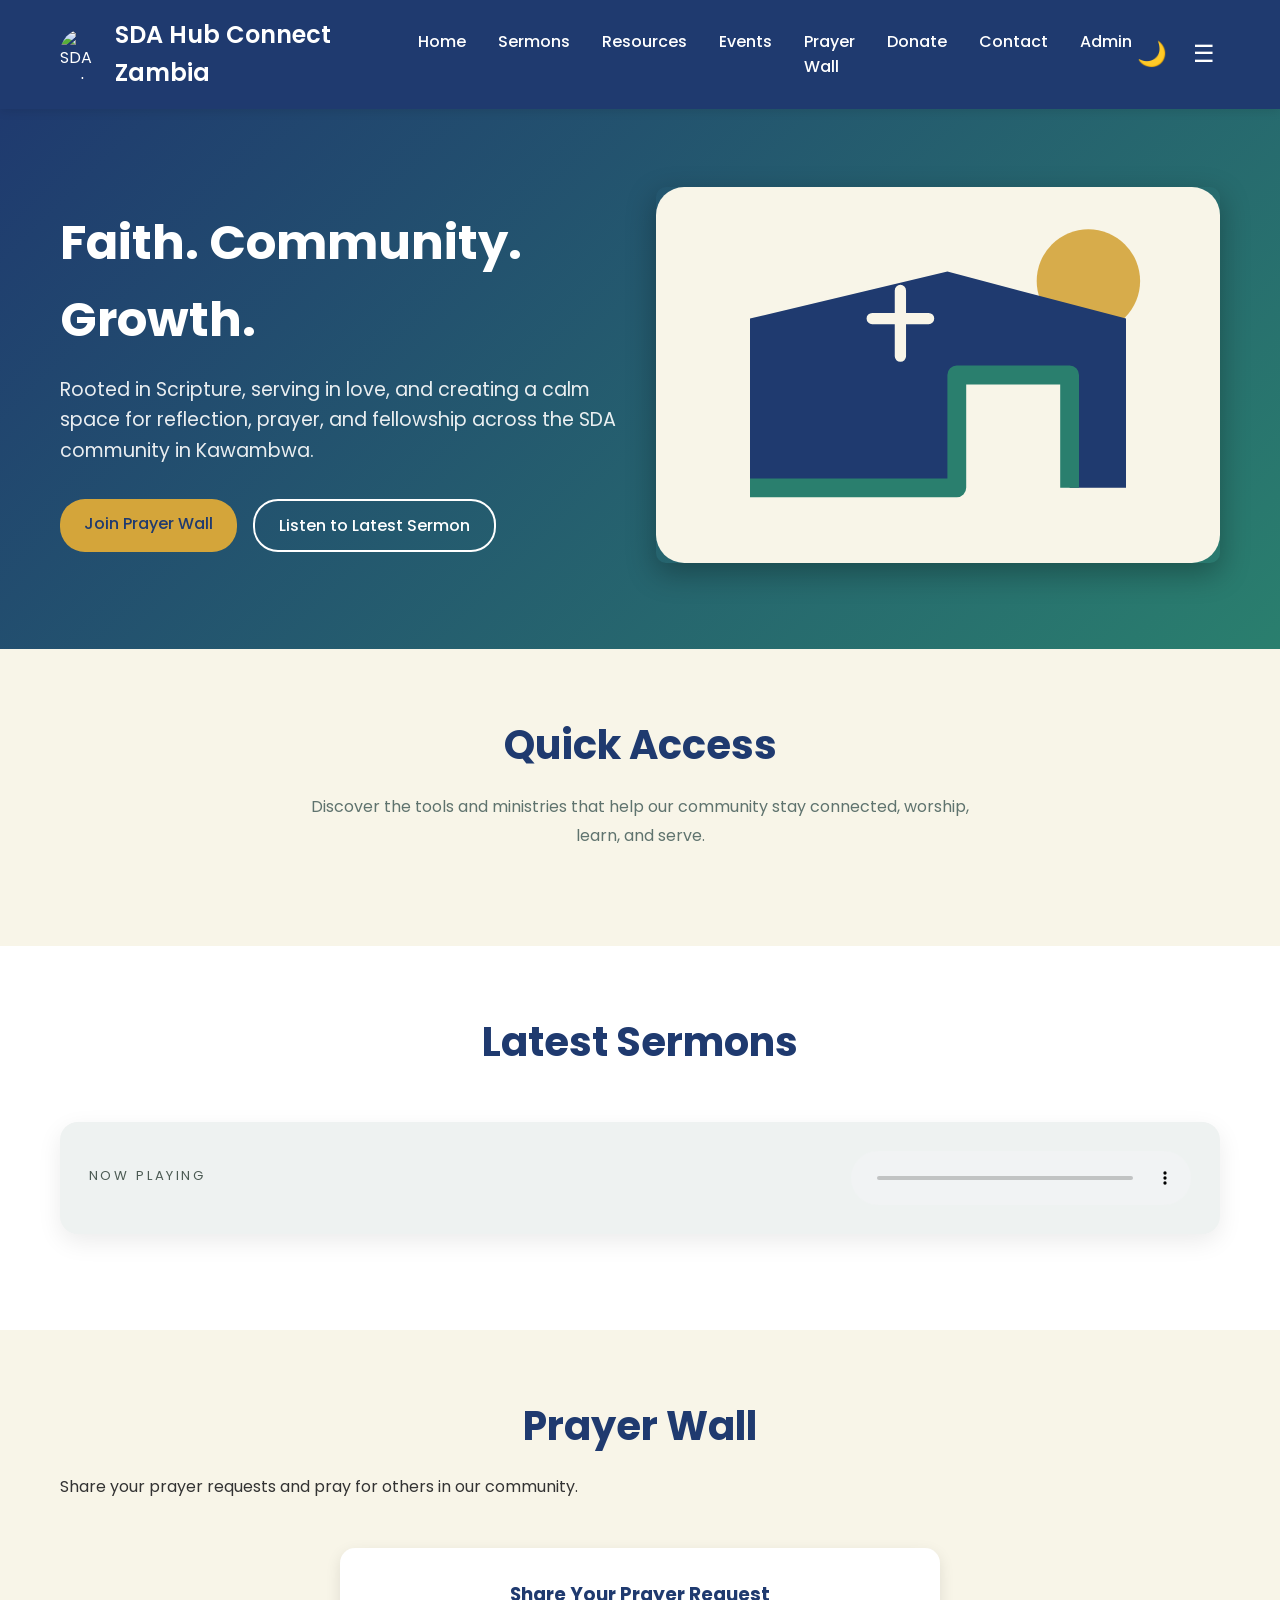
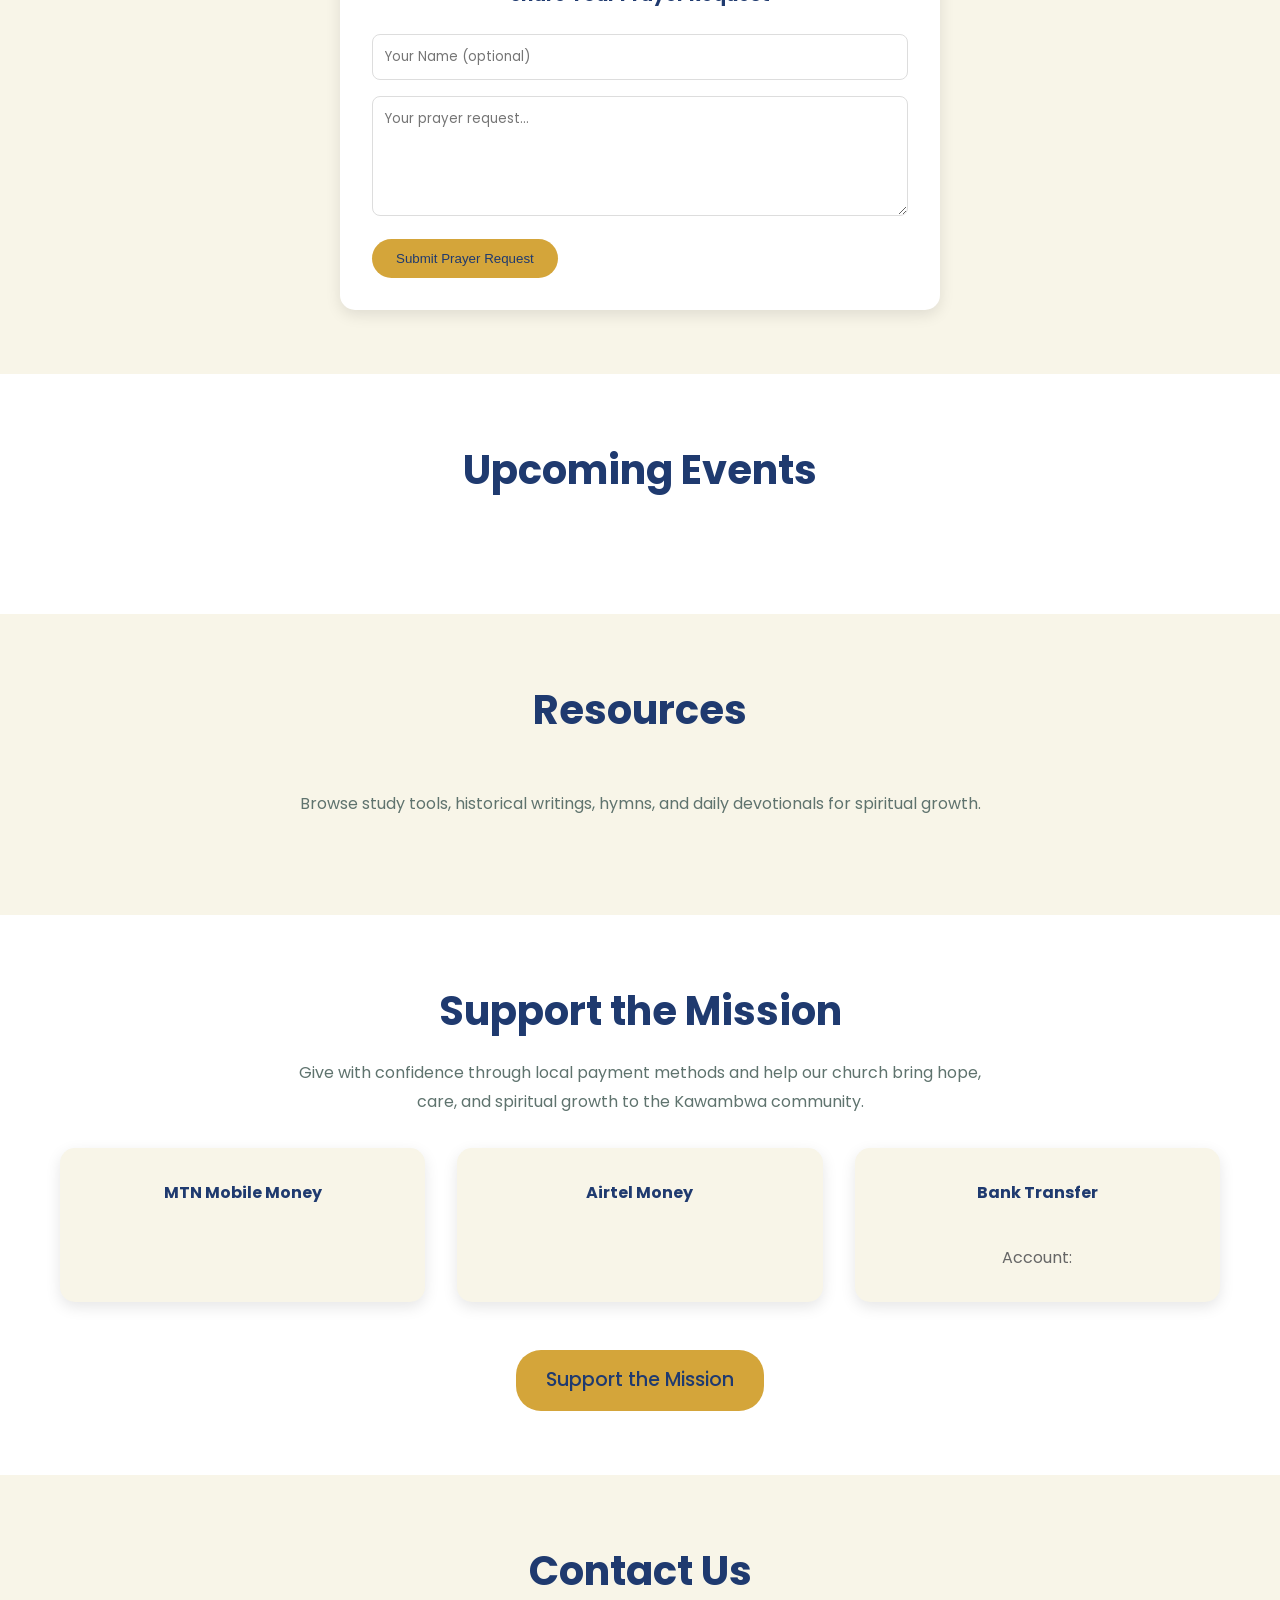
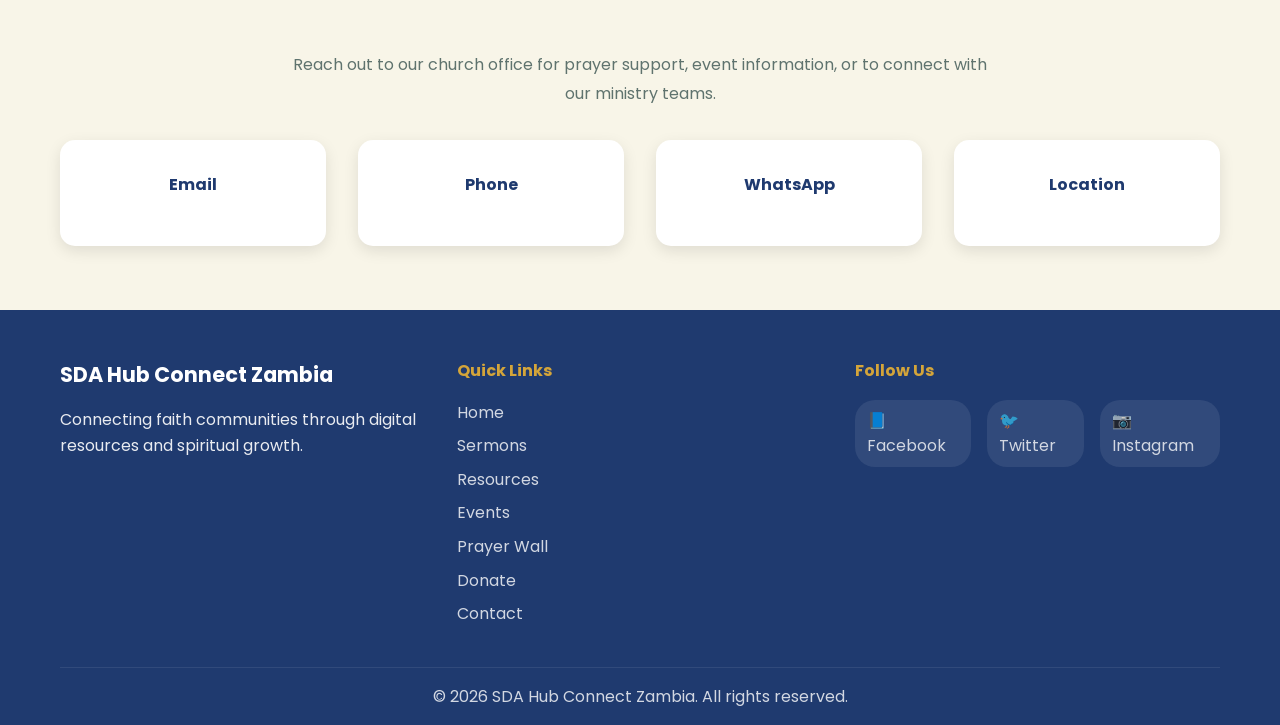
==== index.html @ 323dec18 "its community for the SDA's which has got plenty of resources all in one Co-authored-by: Copilot <co" ====
<!DOCTYPE html>
<html lang="en">
<head>
    <meta charset="UTF-8">
    <meta name="viewport" content="width=device-width, initial-scale=1.0">
    <title>SDA Hub Connect Zambia</title>
    <meta name="description" content="SDA Hub Connect Zambia offers spiritual resources, sermons, prayer support, events, and community connection in Kawambwa.">
    <link rel="preconnect" href="https://fonts.googleapis.com">
    <link rel="preconnect" href="https://fonts.gstatic.com" crossorigin>
    <link href="https://fonts.googleapis.com/css2?family=Poppins:wght@300;400;500;600;700&display=swap" rel="stylesheet">
    <link rel="stylesheet" href="style.css">
</head>
<body>
    <header class="header">
        <div class="container">
            <div class="logo">
                <img src="images/logo.png" alt="SDA Hub Logo" class="logo-img">
                <h1>SDA Hub Connect Zambia</h1>
            </div>
            <nav class="nav" role="navigation" aria-label="Primary navigation">
                <ul class="nav-list" id="navMenu">
                    <li><a href="#home">Home</a></li>
                    <li><a href="#sermons">Sermons</a></li>
                    <li><a href="#resources">Resources</a></li>
                    <li><a href="#events">Events</a></li>
                    <li><a href="#prayer">Prayer Wall</a></li>
                    <li><a href="#donate">Donate</a></li>
                    <li><a href="#contact">Contact</a></li>
                    <li><a href="admin-dashboard/dashboard.html">Admin</a></li>
                </ul>
                <div class="nav-controls">
                    <button class="dark-mode-toggle" id="darkModeToggle" aria-label="Toggle dark mode">🌙</button>
                    <button class="mobile-menu-toggle" id="mobileMenuToggle" aria-label="Open mobile menu" aria-expanded="false">☰</button>
                </div>
            </nav>
        </div>
    </header>

    <main>
        <section id="home" class="hero">
            <div class="container">
                <div class="hero-content">
                    <h2 id="heroHeadline">Faith. Community. Growth.</h2>
                    <p id="heroSubtext">Rooted in Scripture, serving in love, and creating a calm space for reflection, prayer, and fellowship across the SDA community in Kawambwa.</p>
                    <div class="hero-buttons">
                        <a href="#prayer" class="btn btn-primary">Join Prayer Wall</a>
                        <a href="#sermons" class="btn btn-secondary">Listen to Latest Sermon</a>
                    </div>
                </div>
                <div class="hero-image">
                    <img src="images/hero-church.svg" alt="Illustration of church community" class="hero-img" id="heroImage">
                </div>
            </div>
        </section>

        <section class="quick-access">
            <div class="container">
                <h2>Quick Access</h2>
                <p class="section-intro">Discover the tools and ministries that help our community stay connected, worship, learn, and serve.</p>
                <div class="cards-grid" id="quickAccessGrid"></div>
            </div>
        </section>

        <section id="sermons" class="latest-sermons">
            <div class="container">
                <h2>Latest Sermons</h2>
                <div class="audio-player-panel">
                    <div class="audio-info">
                        <p class="audio-label">Now Playing</p>
                        <h3 id="audioTitle"></h3>
                        <p id="audioSpeaker"></p>
                    </div>
                    <audio controls id="audioPlayer" preload="none"></audio>
                </div>
                <div class="sermons-grid" id="sermonsGrid"></div>
            </div>
        </section>

        <section id="prayer" class="prayer-wall">
            <div class="container">
                <h2>Prayer Wall</h2>
                <p>Share your prayer requests and pray for others in our community.</p>
                <div class="prayer-requests" id="prayerRequestsGrid"></div>
                <div class="prayer-form">
                    <h3>Share Your Prayer Request</h3>
                    <form>
                        <input type="text" placeholder="Your Name (optional)" id="prayerName">
                        <textarea placeholder="Your prayer request..." id="prayerText" required></textarea>
                        <button type="submit" class="btn btn-primary">Submit Prayer Request</button>
                    </form>
                </div>
            </div>
        </section>

        <section id="events" class="events">
            <div class="container">
                <h2>Upcoming Events</h2>
                <div class="events-grid" id="eventsGrid"></div>
            </div>
        </section>

        <section id="resources" class="resources">
            <div class="container">
                <h2>Resources</h2>
                <p class="section-intro">Browse study tools, historical writings, hymns, and daily devotionals for spiritual growth.</p>
                <div class="resources-grid" id="resourcesGrid"></div>
            </div>
        </section>

        <section id="donate" class="donation">
            <div class="container">
                <h2>Support the Mission</h2>
                <p class="section-intro">Give with confidence through local payment methods and help our church bring hope, care, and spiritual growth to the Kawambwa community.</p>
                <div class="donation-methods">
                    <div class="method">
                        <h4>MTN Mobile Money</h4>
                        <p id="donationMtn"></p>
                    </div>
                    <div class="method">
                        <h4>Airtel Money</h4>
                        <p id="donationAirtel"></p>
                    </div>
                    <div class="method">
                        <h4>Bank Transfer</h4>
                        <p><span id="bankName"></span><br>Account: <span id="bankAccount"></span></p>
                    </div>
                </div>
                <a href="#contact" class="btn btn-primary large">Support the Mission</a>
            </div>
        </section>

        <section id="contact" class="contact">
            <div class="container">
                <h2>Contact Us</h2>
                <p class="section-intro">Reach out to our church office for prayer support, event information, or to connect with our ministry teams.</p>
                <div class="contact-info">
                    <div class="contact-item">
                        <h4>Email</h4>
                        <p><a href="#" id="contactEmail"></a></p>
                    </div>
                    <div class="contact-item">
                        <h4>Phone</h4>
                        <p><a href="#" id="contactPhone"></a></p>
                    </div>
                    <div class="contact-item">
                        <h4>WhatsApp</h4>
                        <p><a href="#" id="contactWhatsapp"></a></p>
                    </div>
                    <div class="contact-item">
                        <h4>Location</h4>
                        <p id="contactLocation"></p>
                    </div>
                </div>
            </div>
        </section>
    </main>    

    <footer class="footer">
        <div class="container">
            <div class="footer-content">
                <div class="footer-section">
                    <h3>SDA Hub Connect Zambia</h3>
                    <p>Connecting faith communities through digital resources and spiritual growth.</p>
                </div>
                <div class="footer-section">
                    <h4>Quick Links</h4>
                    <ul>
                        <li><a href="#home">Home</a></li>
                        <li><a href="#sermons">Sermons</a></li>
                        <li><a href="#resources">Resources</a></li>
                        <li><a href="#events">Events</a></li>
                        <li><a href="#prayer">Prayer Wall</a></li>
                        <li><a href="#donate">Donate</a></li>
                        <li><a href="#contact">Contact</a></li>
                    </ul>
                </div>
                <div class="footer-section">
                    <h4>Follow Us</h4>
                    <div class="social-links">
                        <a href="#" class="social-link">📘 Facebook</a>
                        <a href="#" class="social-link">🐦 Twitter</a>
                        <a href="#" class="social-link">📷 Instagram</a>
                    </div>
                </div>
            </div>
            <div class="footer-bottom">
                <p>&copy; 2026 SDA Hub Connect Zambia. All rights reserved.</p>
            </div>
        </div>
    </footer>

    <script src="script.js"></script>
</body>
</html>
---- style.css ----
/* Reset and Base Styles */
* {
    margin: 0;
    padding: 0;
    box-sizing: border-box;
}

html {
    scroll-behavior: smooth;
}

body {
    font-family: 'Poppins', sans-serif;
    line-height: 1.6;
    color: #333;
    background-color: #F8F5E8;
    transition: background-color 0.3s ease, color 0.3s ease;
}

body.dark-mode {
    background-color: #1a1a1a;
    color: #f0f0f0;
}

/* Container */
.container {
    max-width: 1200px;
    margin: 0 auto;
    padding: 0 20px;
}

.header .container {
    display: flex;
    justify-content: space-between;
    align-items: center;
    gap: 1rem;
}

/* Header */
.header {
    background-color: #1F3A6F;
    color: white;
    padding: 1rem 0;
    position: sticky;
    top: 0;
    z-index: 1000;
    box-shadow: 0 2px 10px rgba(0,0,0,0.1);
}

.logo {
    display: flex;
    align-items: center;
    gap: 10px;
}

.logo-img {
    width: 50px;
    height: 50px;
    border-radius: 50%;
}

.logo h1 {
    font-size: 1.5rem;
    font-weight: 600;
}

.nav {
    display: flex;
    justify-content: space-between;
    align-items: center;
}

.nav-list {
    display: flex;
    list-style: none;
    gap: 2rem;
}

.nav-list a {
    color: white;
    text-decoration: none;
    font-weight: 500;
    transition: color 0.3s ease;
}

.nav-list a:hover {
    color: #D4A53A;
}

.nav-controls {
    display: flex;
    gap: 1rem;
    align-items: center;
}

.dark-mode-toggle,
.mobile-menu-toggle {
    background: none;
    border: none;
    color: white;
    font-size: 1.5rem;
    cursor: pointer;
    padding: 5px;
    border-radius: 5px;
    transition: background-color 0.3s ease;
}

.dark-mode-toggle:hover,
.mobile-menu-toggle:hover {
    background-color: rgba(255,255,255,0.1);
}

/* Mobile Menu */
@media (max-width: 768px) {
    .nav-list {
        display: none;
        position: absolute;
        top: 100%;
        left: 0;
        right: 0;
        background-color: #1F3A6F;
        flex-direction: column;
        padding: 1rem;
        gap: 1rem;
    }

    .nav-list.active {
        display: flex;
    }
}

/* Hero Section */
.hero {
    background: linear-gradient(135deg, #1F3A6F 0%, #2A7F6E 100%);
    color: white;
    padding: 4rem 0;
    min-height: 60vh;
    display: flex;
    align-items: center;
}

.hero .container {
    display: grid;
    grid-template-columns: 1fr 1fr;
    gap: 2rem;
    align-items: center;
}

.hero-content h2 {
    font-size: 3rem;
    font-weight: 700;
    margin-bottom: 1rem;
}

.hero-content p {
    font-size: 1.2rem;
    margin-bottom: 2rem;
    opacity: 0.9;
}

.hero-buttons {
    display: flex;
    gap: 1rem;
    flex-wrap: wrap;
}

.btn {
    display: inline-block;
    min-width: 160px;
    padding: 12px 24px;
    text-decoration: none;
    border-radius: 25px;
    font-weight: 500;
    transition: all 0.3s ease;
    cursor: pointer;
    border: none;
}

.btn-primary {
    background-color: #D4A53A;
    color: #1F3A6F;
}

.btn-primary:hover {
    background-color: #c4992a;
    transform: translateY(-2px);
}

.btn-secondary {
    background-color: transparent;
    color: white;
    border: 2px solid white;
}

.btn-secondary:hover {
    background-color: white;
    color: #1F3A6F;
}

.hero-image {
    text-align: center;
}

.hero-img {
    max-width: 100%;
    height: auto;
    border-radius: 10px;
    box-shadow: 0 10px 30px rgba(0,0,0,0.3);
}

/* Cards */
.quick-access {
    padding: 4rem 0;
    background-color: #F8F5E8;
}

.quick-access h2 {
    text-align: center;
    margin-bottom: 1rem;
    color: #1F3A6F;
    font-size: 2.5rem;
}

.section-intro {
    text-align: center;
    max-width: 700px;
    margin: 0 auto 2rem;
    color: #5f736e;
    font-size: 1rem;
    line-height: 1.8;
}

.cards-grid {
    display: grid;
    grid-template-columns: repeat(auto-fit, minmax(300px, 1fr));
    gap: 2rem;
}

.card {
    background: white;
    padding: 2rem;
    border-radius: 15px;
    box-shadow: 0 5px 15px rgba(0,0,0,0.1);
    text-align: center;
    transition: transform 0.3s ease, box-shadow 0.3s ease;
}

.card:hover {
    transform: translateY(-5px);
    box-shadow: 0 10px 25px rgba(0,0,0,0.15);
}

.card-icon {
    width: 72px;
    height: 72px;
    margin: 0 auto 1rem;
    display: flex;
    align-items: center;
    justify-content: center;
    background-color: #EEF2F1;
    border-radius: 18px;
}

.card-icon img {
    width: 36px;
    height: 36px;
}

.card h3 {
    color: #1F3A6F;
    margin-bottom: 0.5rem;
    font-size: 1.3rem;
}

.card p {
    color: #666;
}

/* Sermons */
.latest-sermons {
    padding: 4rem 0;
    background-color: white;
}

.latest-sermons h2 {
    text-align: center;
    margin-bottom: 3rem;
    color: #1F3A6F;
    font-size: 2.5rem;
}

.sermons-grid {
    display: grid;
    grid-template-columns: repeat(auto-fit, minmax(300px, 1fr));
    gap: 2rem;
}

.sermon-card {
    background: #F8F5E8;
    border-radius: 15px;
    overflow: hidden;
    box-shadow: 0 5px 15px rgba(0,0,0,0.1);
    transition: transform 0.3s ease;
}

.sermon-card:hover {
    transform: translateY(-5px);
}

.sermon-img {
    width: 100%;
    height: 200px;
    object-fit: cover;
}

.sermon-content {
    padding: 1.5rem;
}

.sermon-content h3 {
    color: #1F3A6F;
    margin-bottom: 0.5rem;
    font-size: 1.3rem;
}

.sermon-summary {
    color: #4c5b54;
    font-size: 0.95rem;
    line-height: 1.7;
    margin-bottom: 1rem;
}

.sermon-speaker,
.sermon-date {
    color: #666;
    font-size: 0.9rem;
    margin-bottom: 0.5rem;
}

.play-btn {
    background-color: #2A7F6E;
    color: white;
    border: none;
    padding: 8px 16px;
    border-radius: 20px;
    cursor: pointer;
    font-weight: 500;
    transition: background-color 0.3s ease;
}

.play-btn:hover {
    background-color: #1e5f54;
}

.audio-player-panel {
    display: flex;
    align-items: center;
    justify-content: space-between;
    gap: 1.5rem;
    background-color: #EEF2F1;
    padding: 1.8rem;
    border-radius: 18px;
    margin-bottom: 2rem;
    box-shadow: 0 8px 24px rgba(0,0,0,0.08);
}

.audio-info {
    max-width: 55%;
}

.audio-label {
    text-transform: uppercase;
    letter-spacing: 0.2em;
    font-size: 0.82rem;
    margin-bottom: 0.5rem;
    color: #2A7F6E;
}

.audio-player-panel h3 {
    margin: 0 0 0.3rem;
    font-size: 1.6rem;
}

.audio-player-panel p {
    margin: 0;
    color: #4c5b54;
}

.audio-player-panel audio {
    width: 100%;
    max-width: 340px;
    border-radius: 16px;
    outline: none;
}

/* Prayer Wall */
.prayer-wall {
    padding: 4rem 0;
    background-color: #F8F5E8;
}

.prayer-wall h2 {
    text-align: center;
    margin-bottom: 1rem;
    color: #1F3A6F;
    font-size: 2.5rem;
}

.prayer-wall > p {
    text-align: center;
    margin-bottom: 3rem;
    color: #666;
    font-size: 1.1rem;
}

.prayer-requests {
    display: grid;
    grid-template-columns: repeat(auto-fit, minmax(300px, 1fr));
    gap: 2rem;
    margin-bottom: 3rem;
}

.prayer-card {
    background: white;
    padding: 1.5rem;
    border-radius: 15px;
    box-shadow: 0 5px 15px rgba(0,0,0,0.1);
}

.prayer-card h4 {
    color: #1F3A6F;
    margin-bottom: 1rem;
}

.prayer-card p {
    margin-bottom: 1rem;
    color: #333;
}

.pray-btn {
    background-color: #2A7F6E;
    color: white;
    border: none;
    padding: 8px 16px;
    border-radius: 20px;
    cursor: pointer;
    font-weight: 500;
    transition: background-color 0.3s ease;
}

.pray-btn:hover {
    background-color: #1e5f54;
}

.prayer-form {
    background: white;
    padding: 2rem;
    border-radius: 15px;
    box-shadow: 0 5px 15px rgba(0,0,0,0.1);
    max-width: 600px;
    margin: 0 auto;
}

.prayer-form h3 {
    text-align: center;
    margin-bottom: 1.5rem;
    color: #1F3A6F;
}

.prayer-form input,
.prayer-form textarea {
    width: 100%;
    padding: 12px;
    margin-bottom: 1rem;
    border: 1px solid #ddd;
    border-radius: 8px;
    font-family: inherit;
}

.prayer-form textarea {
    height: 120px;
    resize: vertical;
}

/* Events */
.events {
    padding: 4rem 0;
    background-color: white;
}

.events h2 {
    text-align: center;
    margin-bottom: 3rem;
    color: #1F3A6F;
    font-size: 2.5rem;
}

.events-grid {
    display: grid;
    grid-template-columns: repeat(auto-fit, minmax(300px, 1fr));
    gap: 2rem;
}

.event-card {
    background: #F8F5E8;
    padding: 2rem;
    border-radius: 15px;
    box-shadow: 0 5px 15px rgba(0,0,0,0.1);
}

.event-card h3 {
    color: #1F3A6F;
    margin-bottom: 1rem;
    font-size: 1.3rem;
}

.event-date,
.event-location {
    color: #2A7F6E;
    font-weight: 500;
    margin-bottom: 0.5rem;
}

.event-card p {
    color: #666;
}

/* Resources */
.resources {
    padding: 4rem 0;
    background-color: #F8F5E8;
}

.resources h2 {
    text-align: center;
    margin-bottom: 3rem;
    color: #1F3A6F;
    font-size: 2.5rem;
}

.resources-grid {
    display: grid;
    grid-template-columns: repeat(auto-fit, minmax(250px, 1fr));
    gap: 2rem;
}

.resource-category {
    background: white;
    padding: 2rem;
    border-radius: 15px;
    box-shadow: 0 5px 15px rgba(0,0,0,0.1);
}

.resource-category h3 {
    color: #1F3A6F;
    margin-bottom: 1rem;
    font-size: 1.2rem;
}

.resource-category ul {
    list-style: none;
}

.resource-category li {
    margin-bottom: 0.5rem;
}

.resource-category a {
    color: #2A7F6E;
    text-decoration: none;
    transition: color 0.3s ease;
}

.resource-category a:hover {
    color: #1F3A6F;
}

/* Donation */
.donation {
    padding: 4rem 0;
    background-color: white;
    text-align: center;
}

.donation h2 {
    margin-bottom: 1rem;
    color: #1F3A6F;
    font-size: 2.5rem;
}

.donation > p {
    margin-bottom: 3rem;
    color: #666;
    font-size: 1.1rem;
    max-width: 600px;
    margin-left: auto;
    margin-right: auto;
}

.donation-methods {
    display: grid;
    grid-template-columns: repeat(auto-fit, minmax(250px, 1fr));
    gap: 2rem;
    margin-bottom: 3rem;
}

.method {
    background: #F8F5E8;
    padding: 2rem;
    border-radius: 15px;
    box-shadow: 0 5px 15px rgba(0,0,0,0.1);
}

.method h4 {
    color: #1F3A6F;
    margin-bottom: 1rem;
}

.method p {
    color: #666;
    line-height: 1.5;
}

.btn.large {
    font-size: 1.2rem;
    padding: 15px 30px;
}

/* Contact */
.contact {
    padding: 4rem 0;
    background-color: #F8F5E8;
}

.contact h2 {
    text-align: center;
    margin-bottom: 3rem;
    color: #1F3A6F;
    font-size: 2.5rem;
}

.contact-info {
    display: grid;
    grid-template-columns: repeat(auto-fit, minmax(250px, 1fr));
    gap: 2rem;
}

.contact-item {
    background: white;
    padding: 2rem;
    border-radius: 15px;
    box-shadow: 0 5px 15px rgba(0,0,0,0.1);
    text-align: center;
}

.contact-item h4 {
    color: #1F3A6F;
    margin-bottom: 1rem;
}

.contact-item p {
    color: #666;
}

.contact-item a {
    color: #2A7F6E;
    text-decoration: none;
}

/* Footer */
.footer {
    background-color: #1F3A6F;
    color: white;
    padding: 3rem 0 1rem;
}

.footer-content {
    display: grid;
    grid-template-columns: repeat(auto-fit, minmax(250px, 1fr));
    gap: 2rem;
    margin-bottom: 2rem;
}

.footer-section h3 {
    margin-bottom: 1rem;
    font-size: 1.3rem;
}

.footer-section h4 {
    margin-bottom: 1rem;
    color: #D4A53A;
}

.footer-section p {
    opacity: 0.9;
    line-height: 1.6;
}

.footer-section ul {
    list-style: none;
}

.footer-section li {
    margin-bottom: 0.5rem;
}

.footer-section a {
    color: white;
    text-decoration: none;
    opacity: 0.8;
    transition: opacity 0.3s ease;
}

.footer-section a:hover {
    opacity: 1;
}

.social-links {
    display: flex;
    gap: 1rem;
}

.social-link {
    padding: 8px 12px;
    background-color: rgba(255,255,255,0.1);
    border-radius: 20px;
    transition: background-color 0.3s ease;
}

.social-link:hover {
    background-color: rgba(255,255,255,0.2);
}

.footer-bottom {
    border-top: 1px solid rgba(255,255,255,0.1);
    padding-top: 1rem;
    text-align: center;
    opacity: 0.8;
}

/* Dark Mode */
body.dark-mode .card,
body.dark-mode .sermon-card,
body.dark-mode .prayer-card,
body.dark-mode .prayer-form,
body.dark-mode .event-card,
body.dark-mode .resource-category,
body.dark-mode .method,
body.dark-mode .contact-item {
    background-color: #2a2a2a;
    color: #f0f0f0;
}

body.dark-mode .card h3,
body.dark-mode .sermon-content h3,
body.dark-mode .prayer-card h4,
body.dark-mode .event-card h3,
body.dark-mode .resource-category h3,
body.dark-mode .method h4,
body.dark-mode .contact-item h4,
body.dark-mode .prayer-form h3 {
    color: #D4A53A;
}

body.dark-mode .card p,
body.dark-mode .sermon-speaker,
body.dark-mode .sermon-date,
body.dark-mode .prayer-card p,
body.dark-mode .event-date,
body.dark-mode .event-location,
body.dark-mode .event-card p,
body.dark-mode .method p,
body.dark-mode .contact-item p {
    color: #ccc;
}

body.dark-mode .resource-category a {
    color: #D4A53A;
}

body.dark-mode .resource-category a:hover {
    color: #f0f0f0;
}

body.dark-mode .contact-item a {
    color: #D4A53A;
}

/* Responsive Design */
@media (max-width: 768px) {
    .hero .container {
        grid-template-columns: 1fr;
        text-align: center;
    }

    .hero-content h2 {
        font-size: 2rem;
    }

    .hero-buttons {
        flex-direction: column;
        align-items: center;
    }

    .cards-grid,
    .sermons-grid,
    .prayer-requests,
    .events-grid,
    .resources-grid,
    .donation-methods,
    .contact-info,
    .footer-content {
        grid-template-columns: 1fr;
    }

    .nav-list {
        gap: 1rem;
    }

    .footer-content {
        text-align: center;
    }

    .social-links {
        justify-content: center;
    }
}
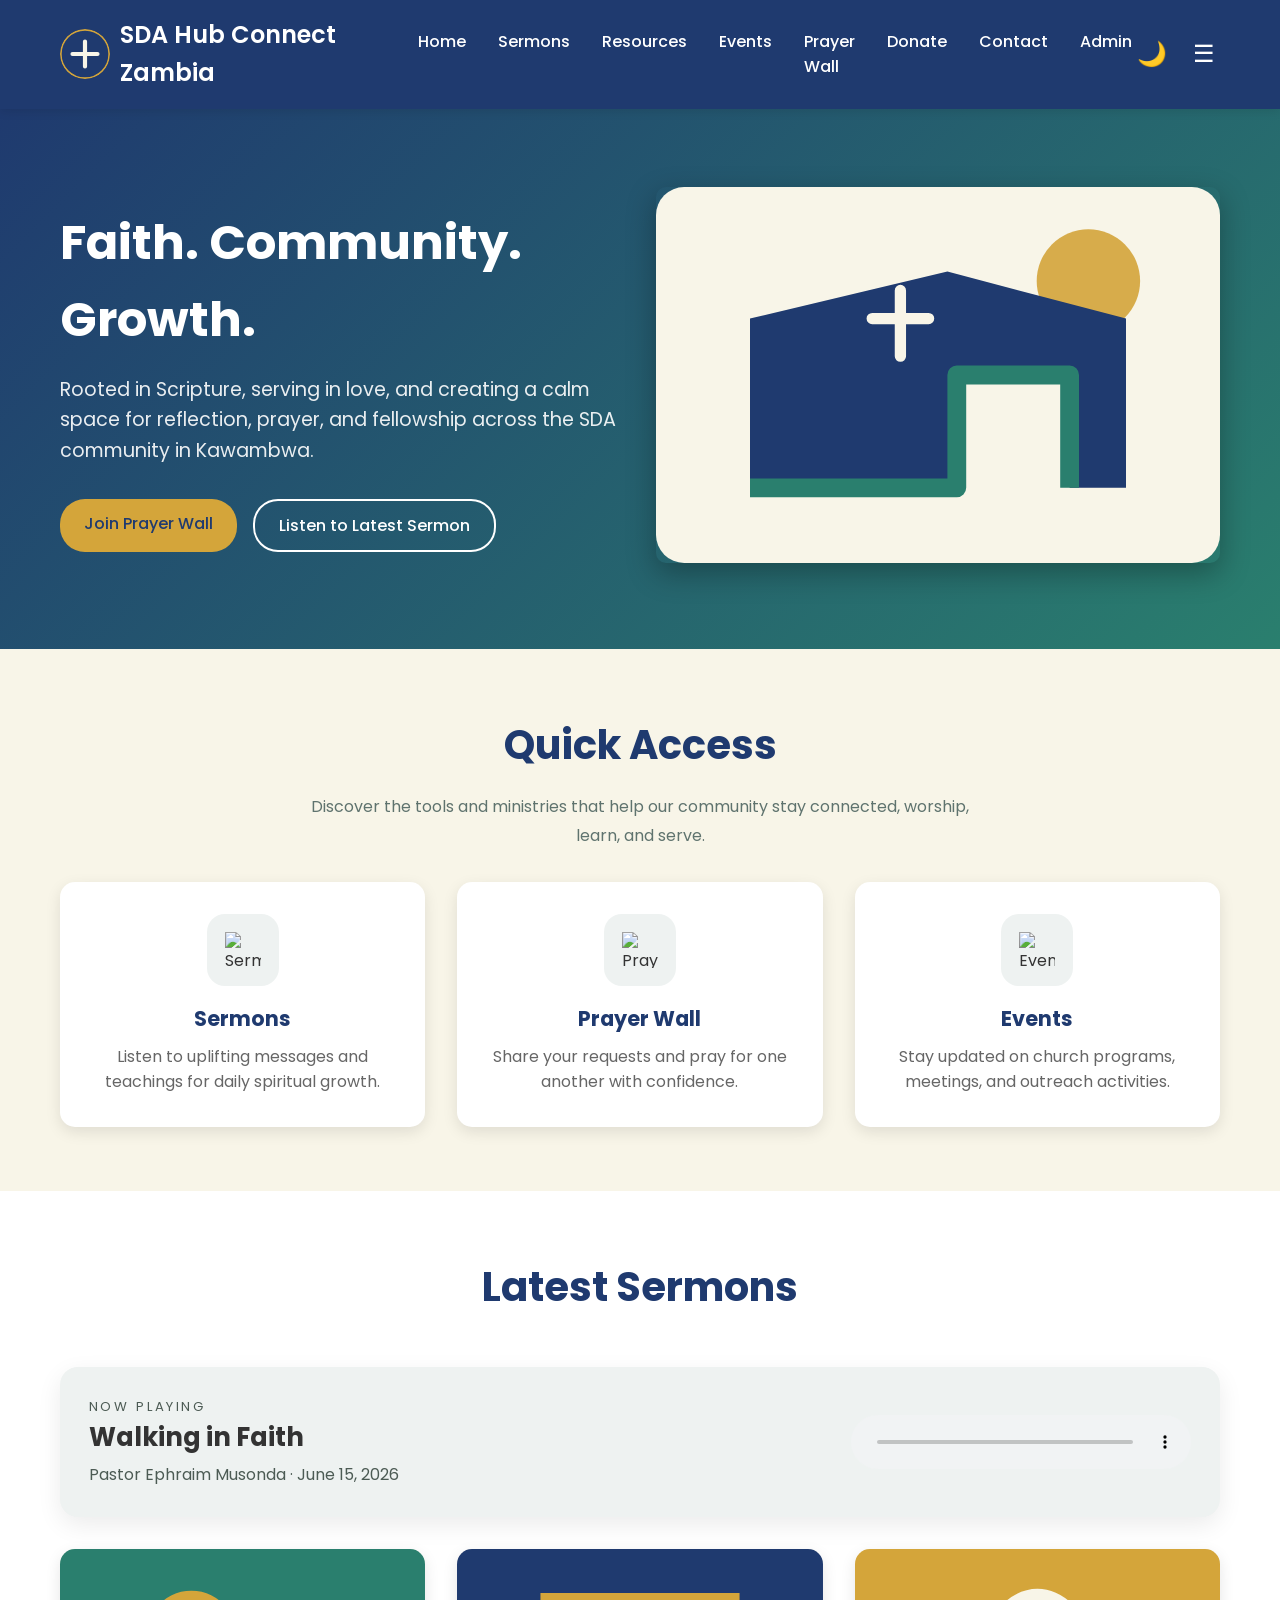
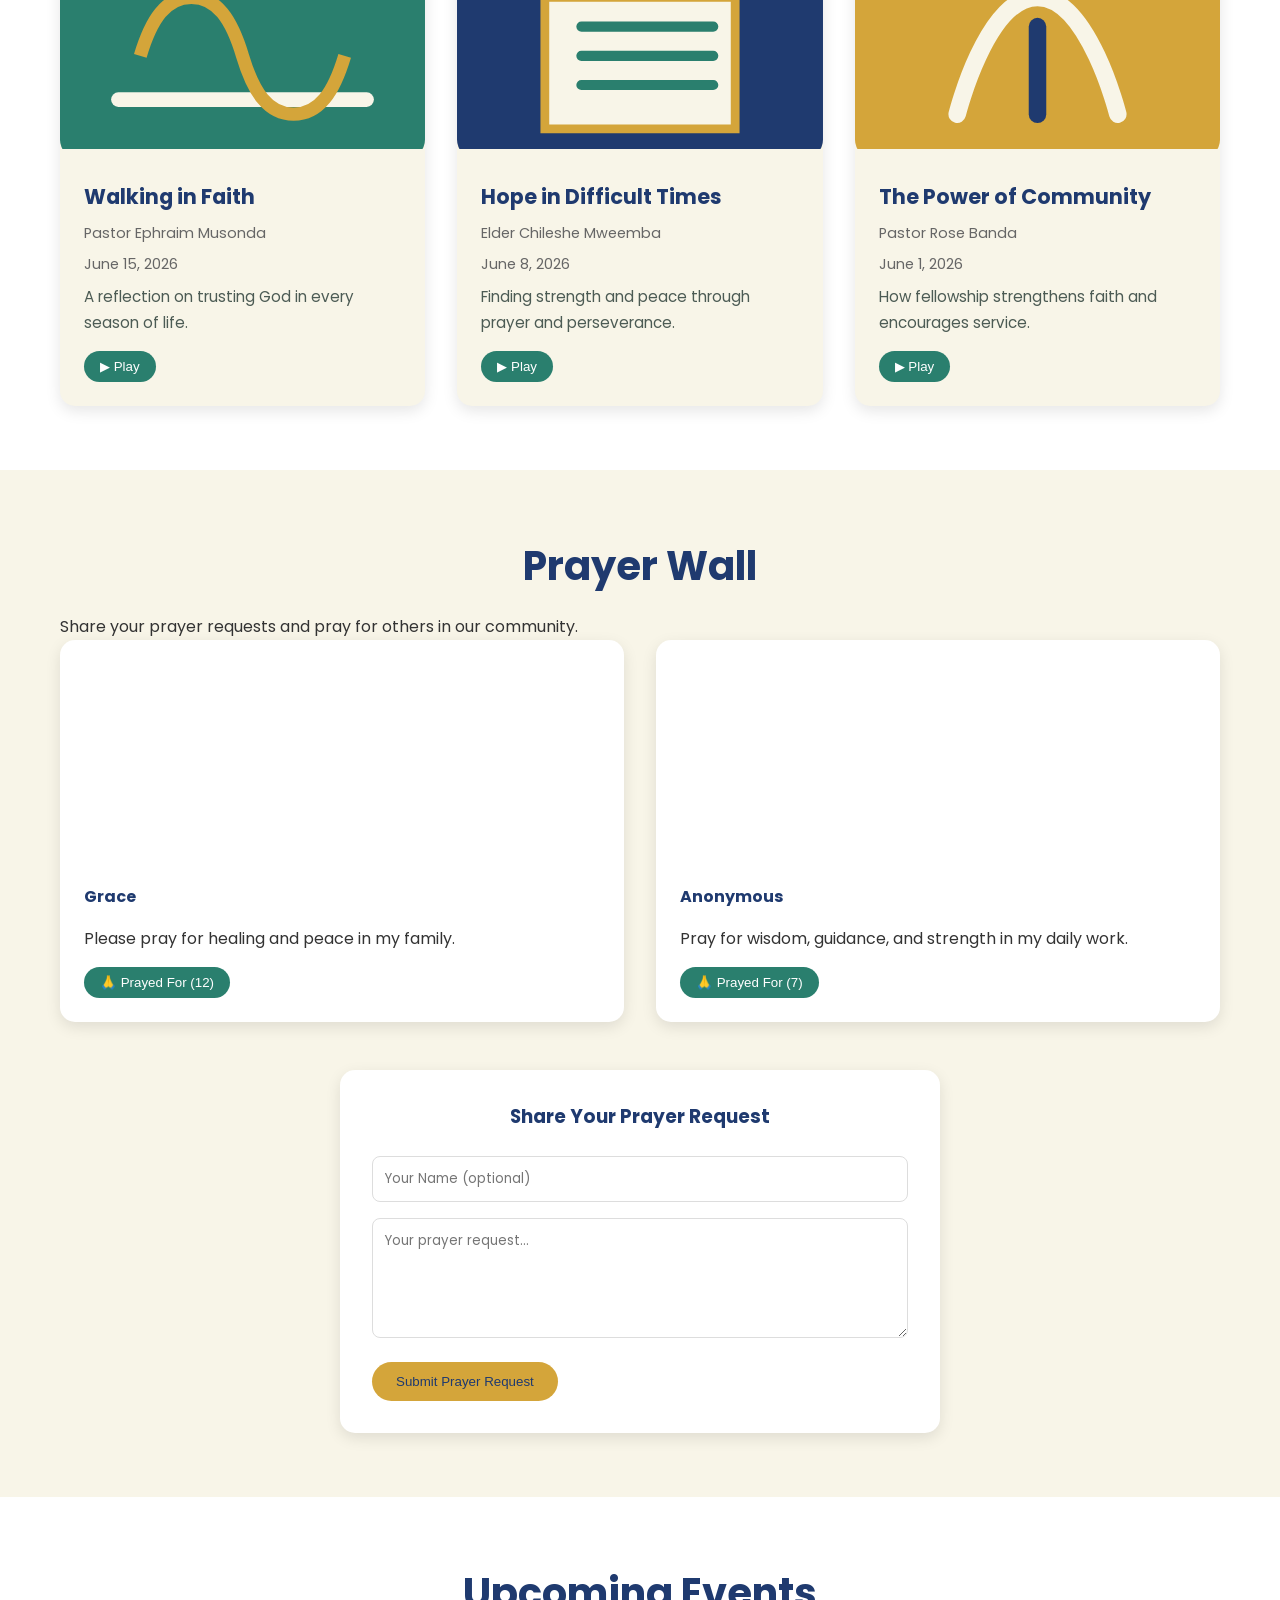
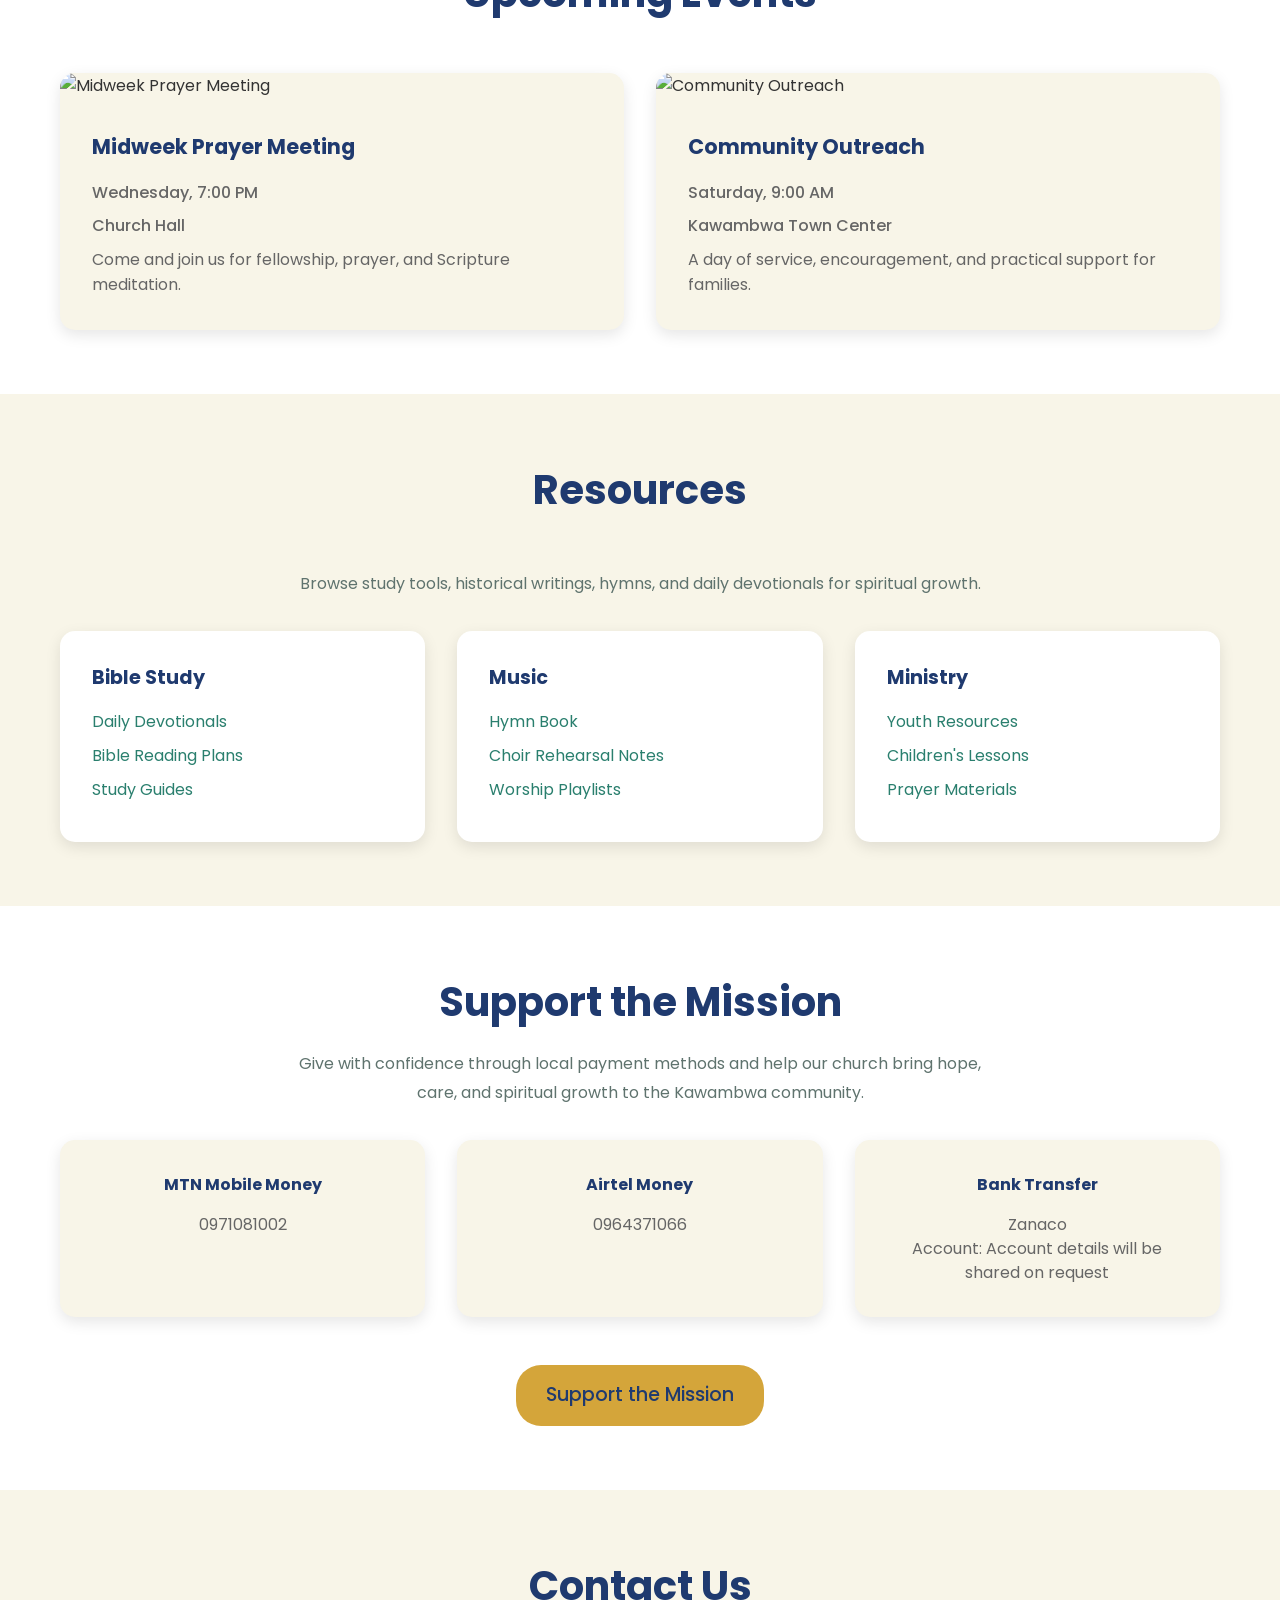
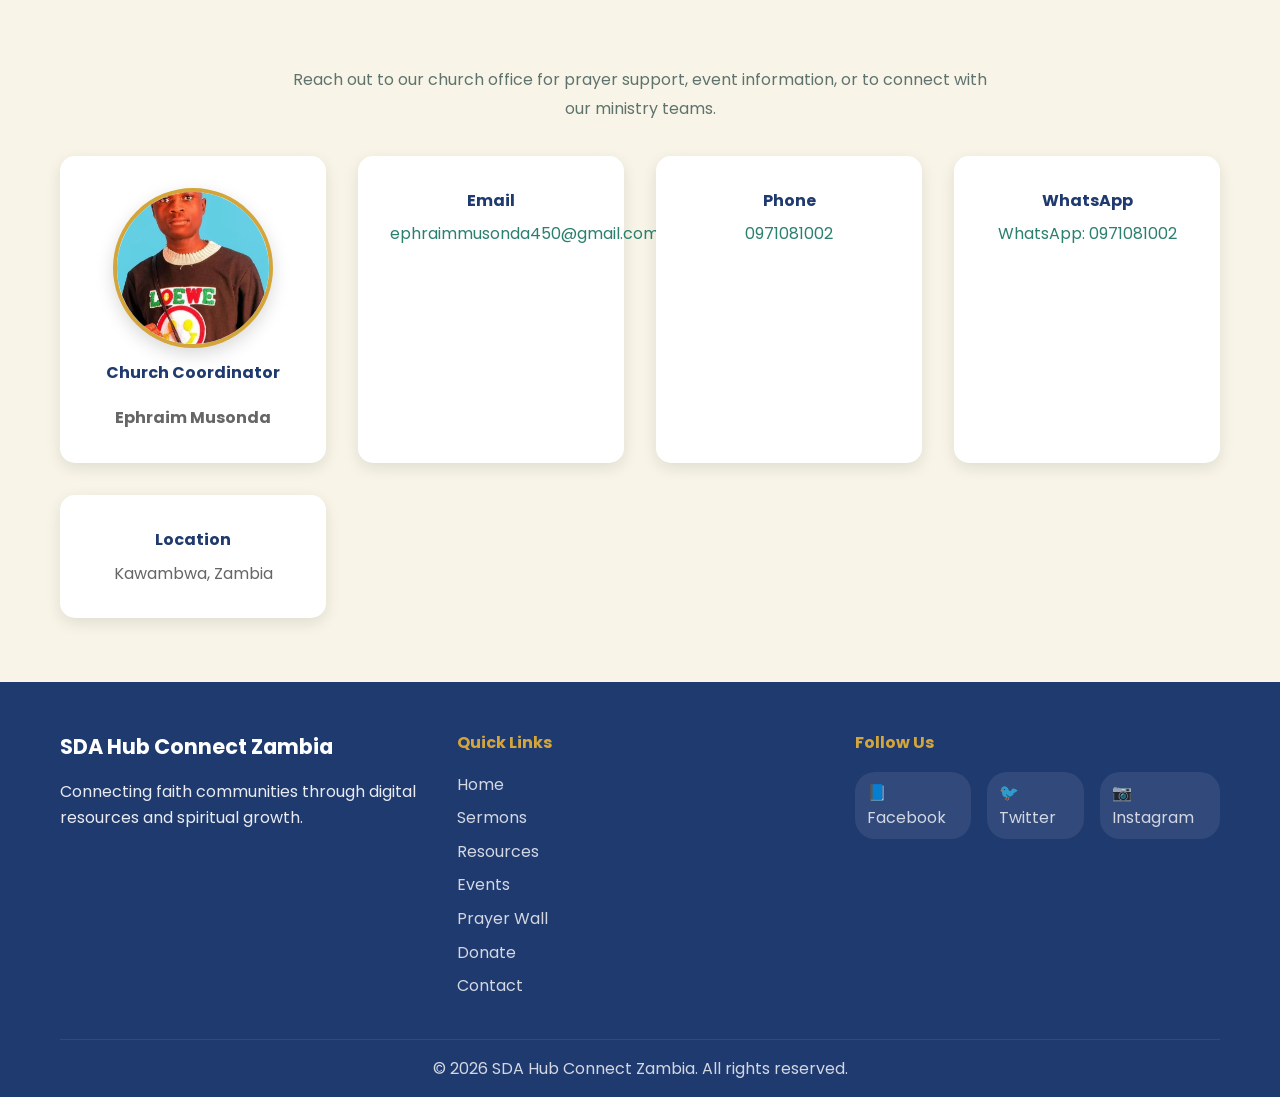
==== commit 42b3b973: "Add files via upload second version" ====
--- a/index.html
+++ b/index.html
@@ -14,7 +14,7 @@
     <header class="header">
         <div class="container">
             <div class="logo">
-                <img src="images/logo.png" alt="SDA Hub Logo" class="logo-img">
+                <img src="images/logo.svg" alt="SDA Hub Logo" class="logo-img">
                 <h1>SDA Hub Connect Zambia</h1>
             </div>
             <nav class="nav" role="navigation" aria-label="Primary navigation">
@@ -134,6 +134,11 @@
                 <h2>Contact Us</h2>
                 <p class="section-intro">Reach out to our church office for prayer support, event information, or to connect with our ministry teams.</p>
                 <div class="contact-info">
+                    <div class="contact-item owner-card">
+                        <img src="images/profile.jpg" alt="Owner profile photo" class="owner-photo">
+                        <h4>Church Coordinator</h4>
+                        <p><strong>Ephraim Musonda</strong></p>
+                    </div>
                     <div class="contact-item">
                         <h4>Email</h4>
                         <p><a href="#" id="contactEmail"></a></p>
--- a/style.css
+++ b/style.css
@@ -422,9 +422,20 @@
 
 .prayer-card {
     background: white;
+    border-radius: 15px;
+    overflow: hidden;
+    box-shadow: 0 5px 15px rgba(0,0,0,0.1);
+}
+
+.prayer-card-image {
+    width: 100%;
+    height: 220px;
+    background-size: cover;
+    background-position: center;
+}
+
+.prayer-card-body {
     padding: 1.5rem;
-    border-radius: 15px;
-    box-shadow: 0 5px 15px rgba(0,0,0,0.1);
 }
 
 .prayer-card h4 {
@@ -503,9 +514,19 @@
 
 .event-card {
     background: #F8F5E8;
+    border-radius: 15px;
+    overflow: hidden;
+    box-shadow: 0 5px 15px rgba(0,0,0,0.1);
+}
+
+.event-img {
+    width: 100%;
+    height: 220px;
+    object-fit: cover;
+}
+
+.event-content {
     padding: 2rem;
-    border-radius: 15px;
-    box-shadow: 0 5px 15px rgba(0,0,0,0.1);
 }
 
 .event-card h3 {
@@ -653,9 +674,29 @@
     text-align: center;
 }
 
+.owner-card {
+    display: flex;
+    flex-direction: column;
+    align-items: center;
+    justify-content: center;
+    gap: 0.75rem;
+}
+
+.owner-photo {
+    width: 160px;
+    height: 160px;
+    object-fit: cover;
+    object-position: center;
+    border-radius: 50%;
+    border: 4px solid #D4A53A;
+    background: #F8F5E8;
+    box-shadow: 0 6px 18px rgba(0,0,0,0.15);
+    display: block;
+}
+
 .contact-item h4 {
     color: #1F3A6F;
-    margin-bottom: 1rem;
+    margin-bottom: 0.5rem;
 }
 
 .contact-item p {
@@ -739,6 +780,20 @@
 }
 
 /* Dark Mode */
+body.dark-mode {
+    background-color: #121212;
+    color: #f4f4f4;
+}
+
+body.dark-mode .header,
+body.dark-mode .footer {
+    background-color: #0f1b33;
+}
+
+body.dark-mode .hero {
+    background: linear-gradient(135deg, #0f1b33 0%, #123d38 100%);
+}
+
 body.dark-mode .card,
 body.dark-mode .sermon-card,
 body.dark-mode .prayer-card,
@@ -746,9 +801,10 @@
 body.dark-mode .event-card,
 body.dark-mode .resource-category,
 body.dark-mode .method,
-body.dark-mode .contact-item {
-    background-color: #2a2a2a;
-    color: #f0f0f0;
+body.dark-mode .contact-item,
+body.dark-mode .audio-player-panel {
+    background-color: #1f1f1f;
+    color: #f4f4f4;
 }
 
 body.dark-mode .card h3,
@@ -758,32 +814,49 @@
 body.dark-mode .resource-category h3,
 body.dark-mode .method h4,
 body.dark-mode .contact-item h4,
-body.dark-mode .prayer-form h3 {
-    color: #D4A53A;
+body.dark-mode .prayer-form h3,
+body.dark-mode .audio-player-panel h3,
+body.dark-mode .hero h2,
+body.dark-mode .prayer-wall h2,
+body.dark-mode .events h2,
+body.dark-mode .resources h2,
+body.dark-mode .donation h2,
+body.dark-mode .contact h2 {
+    color: #f4f4f4;
 }
 
 body.dark-mode .card p,
 body.dark-mode .sermon-speaker,
 body.dark-mode .sermon-date,
+body.dark-mode .sermon-summary,
 body.dark-mode .prayer-card p,
 body.dark-mode .event-date,
 body.dark-mode .event-location,
 body.dark-mode .event-card p,
 body.dark-mode .method p,
-body.dark-mode .contact-item p {
-    color: #ccc;
-}
-
-body.dark-mode .resource-category a {
-    color: #D4A53A;
-}
-
-body.dark-mode .resource-category a:hover {
-    color: #f0f0f0;
-}
-
-body.dark-mode .contact-item a {
-    color: #D4A53A;
+body.dark-mode .contact-item p,
+body.dark-mode .audio-player-panel p,
+body.dark-mode .prayer-wall > p {
+    color: #d9d9d9;
+}
+
+body.dark-mode .resource-category a,
+body.dark-mode .contact-item a,
+body.dark-mode .footer-section a {
+    color: #ccebdc;
+}
+
+body.dark-mode .resource-category a:hover,
+body.dark-mode .contact-item a:hover,
+body.dark-mode .footer-section a:hover {
+    color: #f5be52;
+}
+
+body.dark-mode .prayer-form input,
+body.dark-mode .prayer-form textarea {
+    background-color: #2b2b2b;
+    color: #f4f4f4;
+    border-color: #555;
 }
 
 /* Responsive Design */
